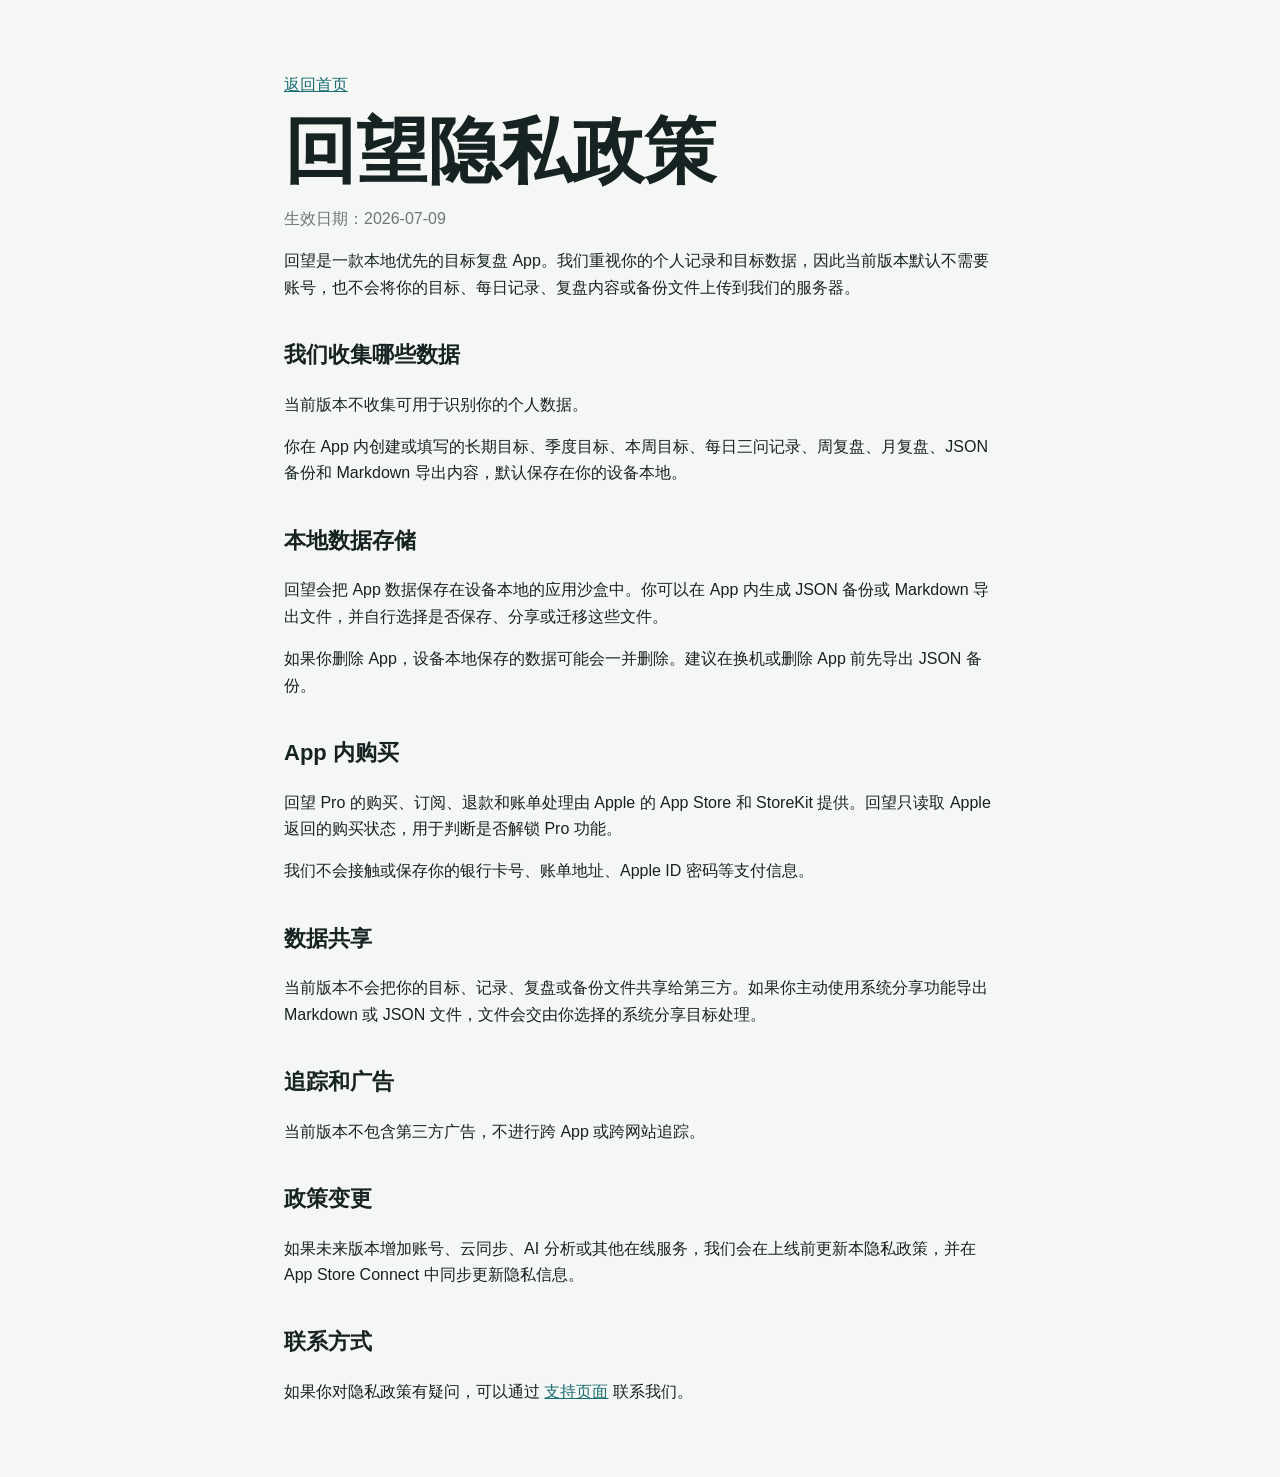
==== privacy.html @ bb7329b0 "docs: 发布回望支持页面" ====
<!doctype html>
<html lang="zh-Hans">
<head>
  <meta charset="utf-8">
  <meta name="viewport" content="width=device-width, initial-scale=1">
  <title>回望隐私政策</title>
  <link rel="stylesheet" href="styles.css">
</head>
<body>
  <main class="page document">
    <p><a href="index.html">返回首页</a></p>
    <h1>回望隐私政策</h1>
    <p class="muted">生效日期：2026-07-09</p>

    <p>回望是一款本地优先的目标复盘 App。我们重视你的个人记录和目标数据，因此当前版本默认不需要账号，也不会将你的目标、每日记录、复盘内容或备份文件上传到我们的服务器。</p>

    <h2>我们收集哪些数据</h2>
    <p>当前版本不收集可用于识别你的个人数据。</p>
    <p>你在 App 内创建或填写的长期目标、季度目标、本周目标、每日三问记录、周复盘、月复盘、JSON 备份和 Markdown 导出内容，默认保存在你的设备本地。</p>

    <h2>本地数据存储</h2>
    <p>回望会把 App 数据保存在设备本地的应用沙盒中。你可以在 App 内生成 JSON 备份或 Markdown 导出文件，并自行选择是否保存、分享或迁移这些文件。</p>
    <p>如果你删除 App，设备本地保存的数据可能会一并删除。建议在换机或删除 App 前先导出 JSON 备份。</p>

    <h2>App 内购买</h2>
    <p>回望 Pro 的购买、订阅、退款和账单处理由 Apple 的 App Store 和 StoreKit 提供。回望只读取 Apple 返回的购买状态，用于判断是否解锁 Pro 功能。</p>
    <p>我们不会接触或保存你的银行卡号、账单地址、Apple ID 密码等支付信息。</p>

    <h2>数据共享</h2>
    <p>当前版本不会把你的目标、记录、复盘或备份文件共享给第三方。如果你主动使用系统分享功能导出 Markdown 或 JSON 文件，文件会交由你选择的系统分享目标处理。</p>

    <h2>追踪和广告</h2>
    <p>当前版本不包含第三方广告，不进行跨 App 或跨网站追踪。</p>

    <h2>政策变更</h2>
    <p>如果未来版本增加账号、云同步、AI 分析或其他在线服务，我们会在上线前更新本隐私政策，并在 App Store Connect 中同步更新隐私信息。</p>

    <h2>联系方式</h2>
    <p>如果你对隐私政策有疑问，可以通过 <a href="support.html">支持页面</a> 联系我们。</p>
  </main>
</body>
</html>
---- styles.css ----
body {
  margin: 0;
  color: #172323;
  background: #f5f7f4;
  font-family: -apple-system, BlinkMacSystemFont, "Segoe UI", sans-serif;
  line-height: 1.65;
}

a {
  color: #1b6d72;
}

.page {
  box-sizing: border-box;
  width: min(880px, 100%);
  margin: 0 auto;
  padding: 56px 24px;
}

.hero {
  padding: 56px 0 40px;
}

.eyebrow {
  margin: 0 0 12px;
  color: #55706d;
  font-size: 14px;
  font-weight: 700;
  letter-spacing: .04em;
  text-transform: uppercase;
}

h1 {
  margin: 0 0 16px;
  font-size: clamp(36px, 7vw, 72px);
  line-height: 1.05;
}

h2 {
  margin-top: 36px;
  font-size: 22px;
}

.lead {
  max-width: 680px;
  color: #4e5e5c;
  font-size: 20px;
}

.links {
  display: grid;
  grid-template-columns: repeat(auto-fit, minmax(180px, 1fr));
  gap: 12px;
}

.links a {
  display: block;
  padding: 18px 20px;
  color: #123235;
  background: #ffffff;
  border: 1px solid #dce5df;
  border-radius: 10px;
  font-weight: 700;
  text-decoration: none;
}

.document {
  max-width: 760px;
}

.muted {
  color: #6c7876;
}
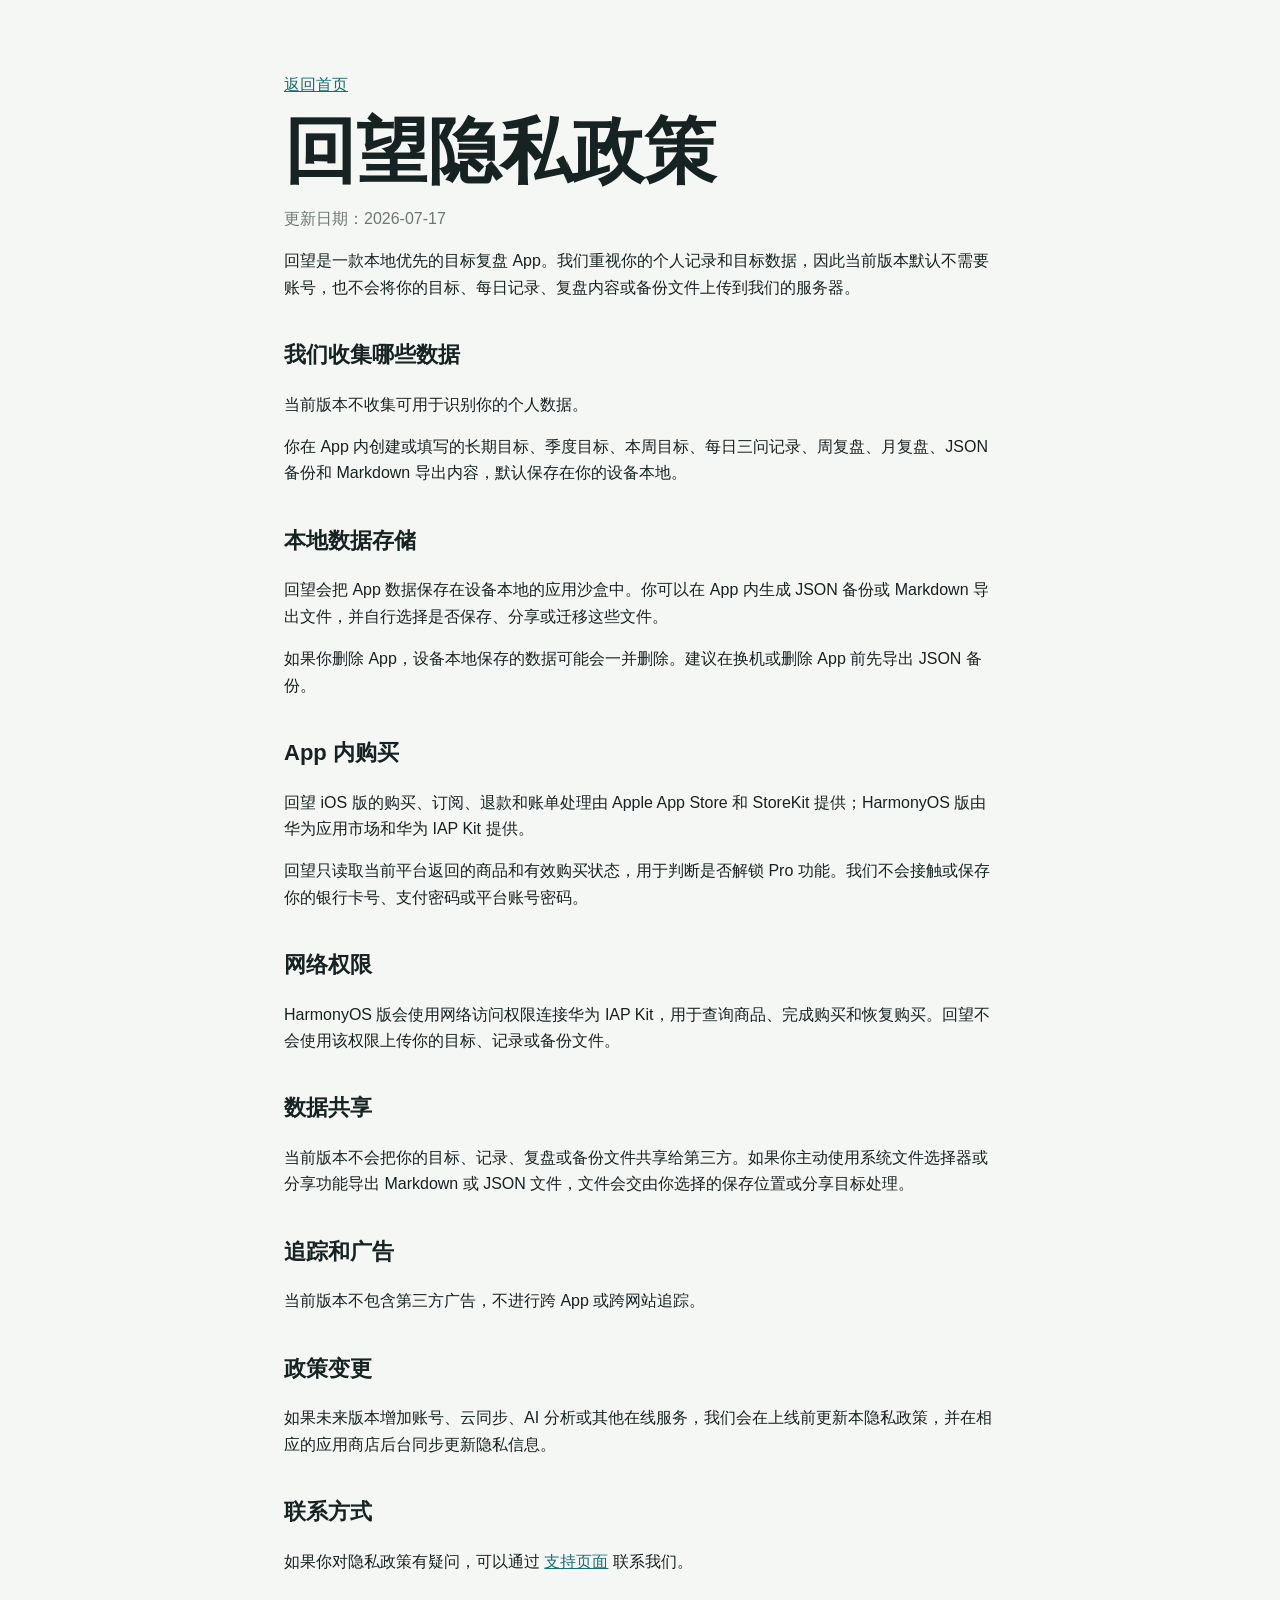
==== commit 32529d9e: "docs: 补充鸿蒙版隐私政策和支持说明" ====
--- a/privacy.html
+++ b/privacy.html
@@ -10,7 +10,7 @@
   <main class="page document">
     <p><a href="index.html">返回首页</a></p>
     <h1>回望隐私政策</h1>
-    <p class="muted">生效日期：2026-07-09</p>
+    <p class="muted">更新日期：2026-07-17</p>
 
     <p>回望是一款本地优先的目标复盘 App。我们重视你的个人记录和目标数据，因此当前版本默认不需要账号，也不会将你的目标、每日记录、复盘内容或备份文件上传到我们的服务器。</p>
 
@@ -23,17 +23,20 @@
     <p>如果你删除 App，设备本地保存的数据可能会一并删除。建议在换机或删除 App 前先导出 JSON 备份。</p>
 
     <h2>App 内购买</h2>
-    <p>回望 Pro 的购买、订阅、退款和账单处理由 Apple 的 App Store 和 StoreKit 提供。回望只读取 Apple 返回的购买状态，用于判断是否解锁 Pro 功能。</p>
-    <p>我们不会接触或保存你的银行卡号、账单地址、Apple ID 密码等支付信息。</p>
+    <p>回望 iOS 版的购买、订阅、退款和账单处理由 Apple App Store 和 StoreKit 提供；HarmonyOS 版由华为应用市场和华为 IAP Kit 提供。</p>
+    <p>回望只读取当前平台返回的商品和有效购买状态，用于判断是否解锁 Pro 功能。我们不会接触或保存你的银行卡号、支付密码或平台账号密码。</p>
+
+    <h2>网络权限</h2>
+    <p>HarmonyOS 版会使用网络访问权限连接华为 IAP Kit，用于查询商品、完成购买和恢复购买。回望不会使用该权限上传你的目标、记录或备份文件。</p>
 
     <h2>数据共享</h2>
-    <p>当前版本不会把你的目标、记录、复盘或备份文件共享给第三方。如果你主动使用系统分享功能导出 Markdown 或 JSON 文件，文件会交由你选择的系统分享目标处理。</p>
+    <p>当前版本不会把你的目标、记录、复盘或备份文件共享给第三方。如果你主动使用系统文件选择器或分享功能导出 Markdown 或 JSON 文件，文件会交由你选择的保存位置或分享目标处理。</p>
 
     <h2>追踪和广告</h2>
     <p>当前版本不包含第三方广告，不进行跨 App 或跨网站追踪。</p>
 
     <h2>政策变更</h2>
-    <p>如果未来版本增加账号、云同步、AI 分析或其他在线服务，我们会在上线前更新本隐私政策，并在 App Store Connect 中同步更新隐私信息。</p>
+    <p>如果未来版本增加账号、云同步、AI 分析或其他在线服务，我们会在上线前更新本隐私政策，并在相应的应用商店后台同步更新隐私信息。</p>
 
     <h2>联系方式</h2>
     <p>如果你对隐私政策有疑问，可以通过 <a href="support.html">支持页面</a> 联系我们。</p>
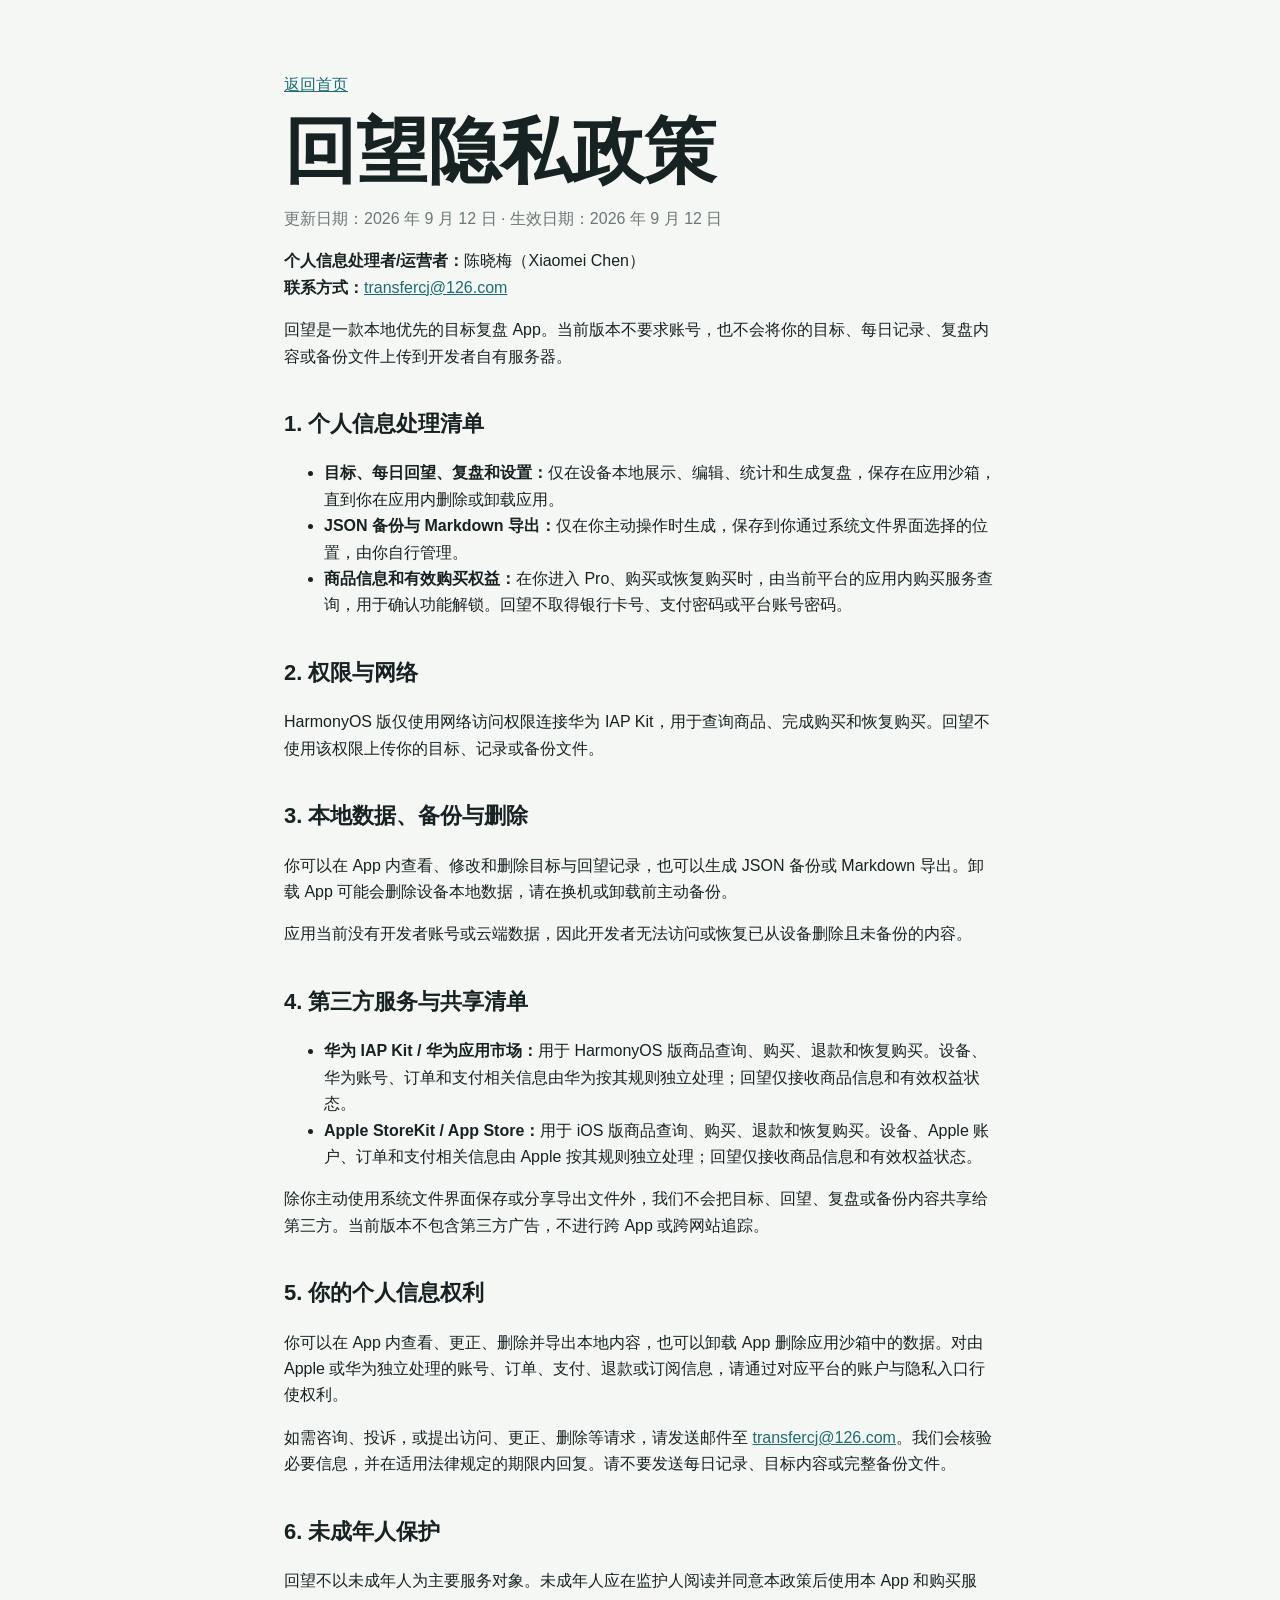
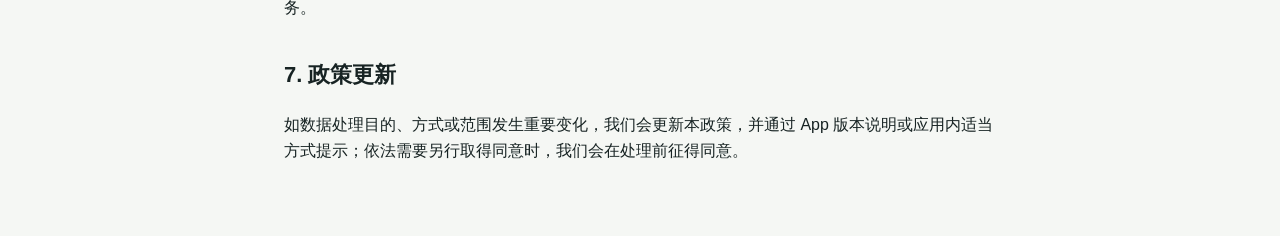
==== commit c24cd231: "docs: 补齐回望双平台隐私政策" ====
--- a/privacy.html
+++ b/privacy.html
@@ -10,36 +10,41 @@
   <main class="page document">
     <p><a href="index.html">返回首页</a></p>
     <h1>回望隐私政策</h1>
-    <p class="muted">更新日期：2026-07-17</p>
+    <p class="muted">更新日期：2026 年 9 月 12 日 · 生效日期：2026 年 9 月 12 日</p>
+    <p><strong>个人信息处理者/运营者：</strong>陈晓梅（Xiaomei Chen）<br><strong>联系方式：</strong><a href="mailto:transfercj@126.com">transfercj@126.com</a></p>
 
-    <p>回望是一款本地优先的目标复盘 App。我们重视你的个人记录和目标数据，因此当前版本默认不需要账号，也不会将你的目标、每日记录、复盘内容或备份文件上传到我们的服务器。</p>
+    <p>回望是一款本地优先的目标复盘 App。当前版本不要求账号，也不会将你的目标、每日记录、复盘内容或备份文件上传到开发者自有服务器。</p>
 
-    <h2>我们收集哪些数据</h2>
-    <p>当前版本不收集可用于识别你的个人数据。</p>
-    <p>你在 App 内创建或填写的长期目标、季度目标、本周目标、每日三问记录、周复盘、月复盘、JSON 备份和 Markdown 导出内容，默认保存在你的设备本地。</p>
+    <h2>1. 个人信息处理清单</h2>
+    <ul>
+      <li><strong>目标、每日回望、复盘和设置：</strong>仅在设备本地展示、编辑、统计和生成复盘，保存在应用沙箱，直到你在应用内删除或卸载应用。</li>
+      <li><strong>JSON 备份与 Markdown 导出：</strong>仅在你主动操作时生成，保存到你通过系统文件界面选择的位置，由你自行管理。</li>
+      <li><strong>商品信息和有效购买权益：</strong>在你进入 Pro、购买或恢复购买时，由当前平台的应用内购买服务查询，用于确认功能解锁。回望不取得银行卡号、支付密码或平台账号密码。</li>
+    </ul>
 
-    <h2>本地数据存储</h2>
-    <p>回望会把 App 数据保存在设备本地的应用沙盒中。你可以在 App 内生成 JSON 备份或 Markdown 导出文件，并自行选择是否保存、分享或迁移这些文件。</p>
-    <p>如果你删除 App，设备本地保存的数据可能会一并删除。建议在换机或删除 App 前先导出 JSON 备份。</p>
+    <h2>2. 权限与网络</h2>
+    <p>HarmonyOS 版仅使用网络访问权限连接华为 IAP Kit，用于查询商品、完成购买和恢复购买。回望不使用该权限上传你的目标、记录或备份文件。</p>
 
-    <h2>App 内购买</h2>
-    <p>回望 iOS 版的购买、订阅、退款和账单处理由 Apple App Store 和 StoreKit 提供；HarmonyOS 版由华为应用市场和华为 IAP Kit 提供。</p>
-    <p>回望只读取当前平台返回的商品和有效购买状态，用于判断是否解锁 Pro 功能。我们不会接触或保存你的银行卡号、支付密码或平台账号密码。</p>
+    <h2>3. 本地数据、备份与删除</h2>
+    <p>你可以在 App 内查看、修改和删除目标与回望记录，也可以生成 JSON 备份或 Markdown 导出。卸载 App 可能会删除设备本地数据，请在换机或卸载前主动备份。</p>
+    <p>应用当前没有开发者账号或云端数据，因此开发者无法访问或恢复已从设备删除且未备份的内容。</p>
 
-    <h2>网络权限</h2>
-    <p>HarmonyOS 版会使用网络访问权限连接华为 IAP Kit，用于查询商品、完成购买和恢复购买。回望不会使用该权限上传你的目标、记录或备份文件。</p>
+    <h2>4. 第三方服务与共享清单</h2>
+    <ul>
+      <li><strong>华为 IAP Kit / 华为应用市场：</strong>用于 HarmonyOS 版商品查询、购买、退款和恢复购买。设备、华为账号、订单和支付相关信息由华为按其规则独立处理；回望仅接收商品信息和有效权益状态。</li>
+      <li><strong>Apple StoreKit / App Store：</strong>用于 iOS 版商品查询、购买、退款和恢复购买。设备、Apple 账户、订单和支付相关信息由 Apple 按其规则独立处理；回望仅接收商品信息和有效权益状态。</li>
+    </ul>
+    <p>除你主动使用系统文件界面保存或分享导出文件外，我们不会把目标、回望、复盘或备份内容共享给第三方。当前版本不包含第三方广告，不进行跨 App 或跨网站追踪。</p>
 
-    <h2>数据共享</h2>
-    <p>当前版本不会把你的目标、记录、复盘或备份文件共享给第三方。如果你主动使用系统文件选择器或分享功能导出 Markdown 或 JSON 文件，文件会交由你选择的保存位置或分享目标处理。</p>
+    <h2>5. 你的个人信息权利</h2>
+    <p>你可以在 App 内查看、更正、删除并导出本地内容，也可以卸载 App 删除应用沙箱中的数据。对由 Apple 或华为独立处理的账号、订单、支付、退款或订阅信息，请通过对应平台的账户与隐私入口行使权利。</p>
+    <p>如需咨询、投诉，或提出访问、更正、删除等请求，请发送邮件至 <a href="mailto:transfercj@126.com">transfercj@126.com</a>。我们会核验必要信息，并在适用法律规定的期限内回复。请不要发送每日记录、目标内容或完整备份文件。</p>
 
-    <h2>追踪和广告</h2>
-    <p>当前版本不包含第三方广告，不进行跨 App 或跨网站追踪。</p>
+    <h2>6. 未成年人保护</h2>
+    <p>回望不以未成年人为主要服务对象。未成年人应在监护人阅读并同意本政策后使用本 App 和购买服务。</p>
 
-    <h2>政策变更</h2>
-    <p>如果未来版本增加账号、云同步、AI 分析或其他在线服务，我们会在上线前更新本隐私政策，并在相应的应用商店后台同步更新隐私信息。</p>
-
-    <h2>联系方式</h2>
-    <p>如果你对隐私政策有疑问，可以通过 <a href="support.html">支持页面</a> 联系我们。</p>
+    <h2>7. 政策更新</h2>
+    <p>如数据处理目的、方式或范围发生重要变化，我们会更新本政策，并通过 App 版本说明或应用内适当方式提示；依法需要另行取得同意时，我们会在处理前征得同意。</p>
   </main>
 </body>
 </html>
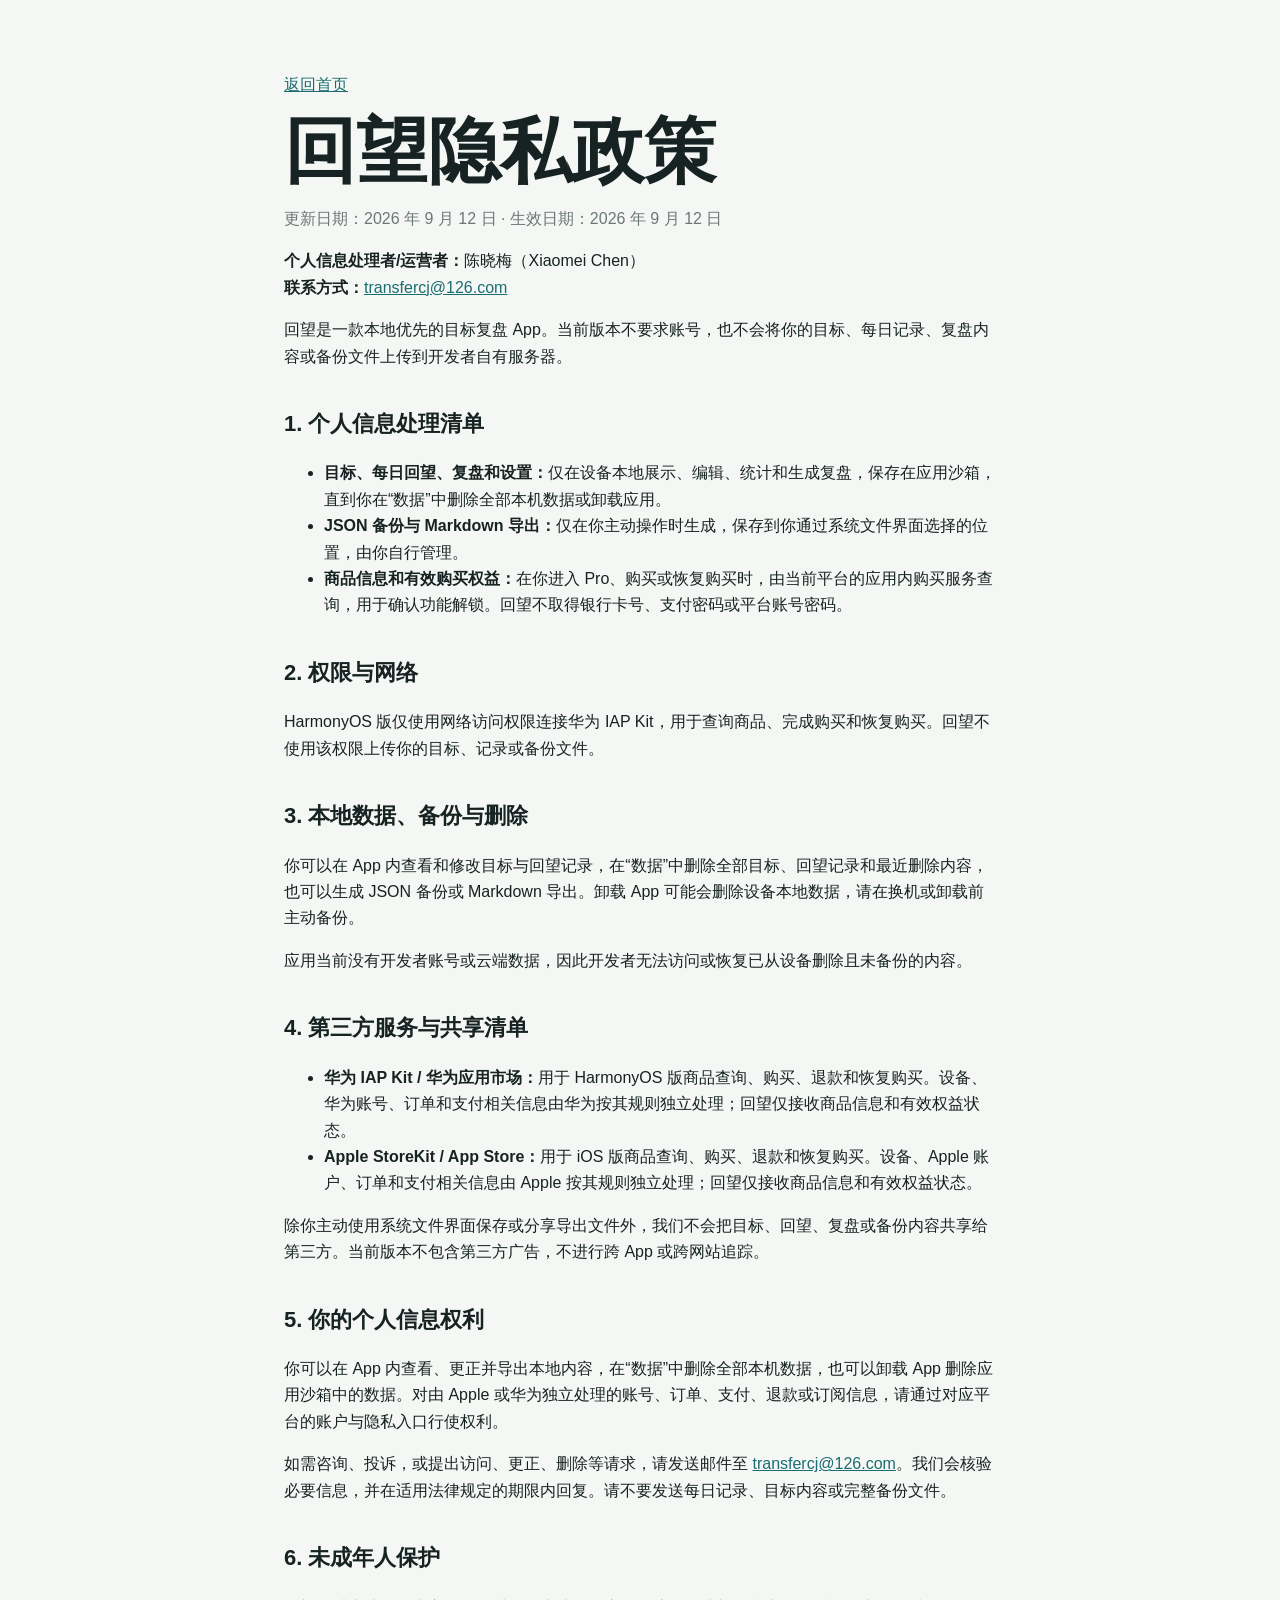
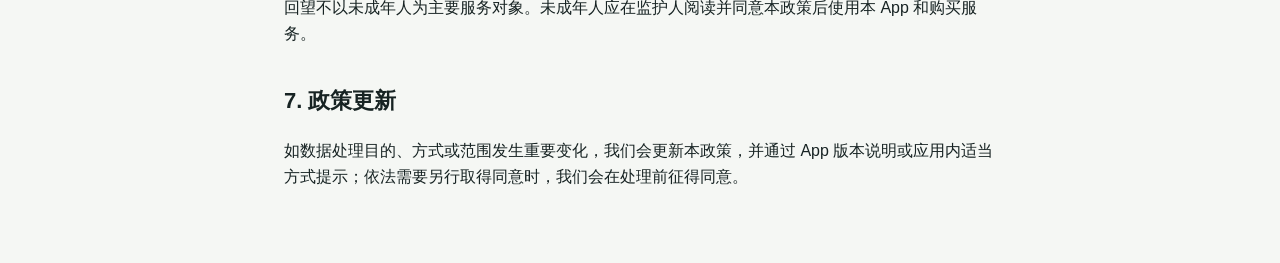
==== commit 2f7e391b: "docs: 同步回望数据删除说明" ====
--- a/privacy.html
+++ b/privacy.html
@@ -17,7 +17,7 @@
 
     <h2>1. 个人信息处理清单</h2>
     <ul>
-      <li><strong>目标、每日回望、复盘和设置：</strong>仅在设备本地展示、编辑、统计和生成复盘，保存在应用沙箱，直到你在应用内删除或卸载应用。</li>
+      <li><strong>目标、每日回望、复盘和设置：</strong>仅在设备本地展示、编辑、统计和生成复盘，保存在应用沙箱，直到你在“数据”中删除全部本机数据或卸载应用。</li>
       <li><strong>JSON 备份与 Markdown 导出：</strong>仅在你主动操作时生成，保存到你通过系统文件界面选择的位置，由你自行管理。</li>
       <li><strong>商品信息和有效购买权益：</strong>在你进入 Pro、购买或恢复购买时，由当前平台的应用内购买服务查询，用于确认功能解锁。回望不取得银行卡号、支付密码或平台账号密码。</li>
     </ul>
@@ -26,7 +26,7 @@
     <p>HarmonyOS 版仅使用网络访问权限连接华为 IAP Kit，用于查询商品、完成购买和恢复购买。回望不使用该权限上传你的目标、记录或备份文件。</p>
 
     <h2>3. 本地数据、备份与删除</h2>
-    <p>你可以在 App 内查看、修改和删除目标与回望记录，也可以生成 JSON 备份或 Markdown 导出。卸载 App 可能会删除设备本地数据，请在换机或卸载前主动备份。</p>
+    <p>你可以在 App 内查看和修改目标与回望记录，在“数据”中删除全部目标、回望记录和最近删除内容，也可以生成 JSON 备份或 Markdown 导出。卸载 App 可能会删除设备本地数据，请在换机或卸载前主动备份。</p>
     <p>应用当前没有开发者账号或云端数据，因此开发者无法访问或恢复已从设备删除且未备份的内容。</p>
 
     <h2>4. 第三方服务与共享清单</h2>
@@ -37,7 +37,7 @@
     <p>除你主动使用系统文件界面保存或分享导出文件外，我们不会把目标、回望、复盘或备份内容共享给第三方。当前版本不包含第三方广告，不进行跨 App 或跨网站追踪。</p>
 
     <h2>5. 你的个人信息权利</h2>
-    <p>你可以在 App 内查看、更正、删除并导出本地内容，也可以卸载 App 删除应用沙箱中的数据。对由 Apple 或华为独立处理的账号、订单、支付、退款或订阅信息，请通过对应平台的账户与隐私入口行使权利。</p>
+    <p>你可以在 App 内查看、更正并导出本地内容，在“数据”中删除全部本机数据，也可以卸载 App 删除应用沙箱中的数据。对由 Apple 或华为独立处理的账号、订单、支付、退款或订阅信息，请通过对应平台的账户与隐私入口行使权利。</p>
     <p>如需咨询、投诉，或提出访问、更正、删除等请求，请发送邮件至 <a href="mailto:transfercj@126.com">transfercj@126.com</a>。我们会核验必要信息，并在适用法律规定的期限内回复。请不要发送每日记录、目标内容或完整备份文件。</p>
 
     <h2>6. 未成年人保护</h2>
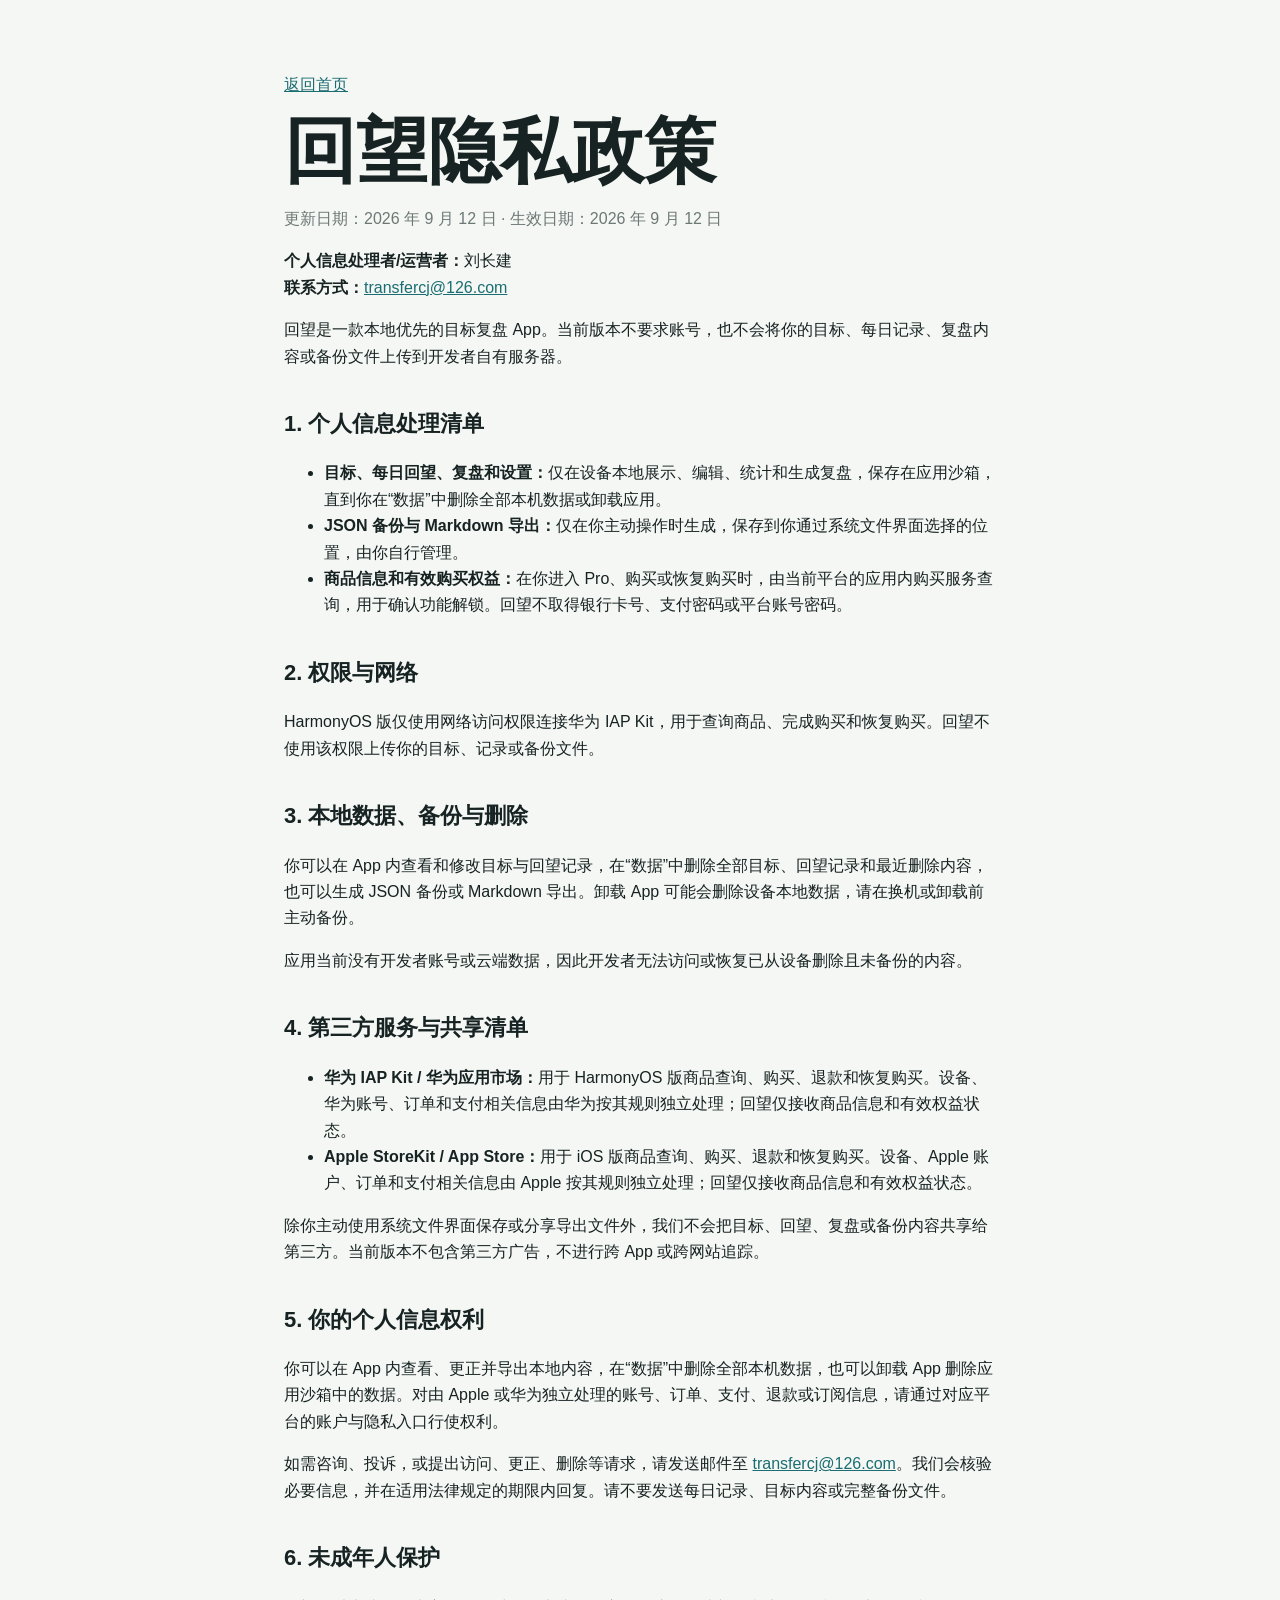
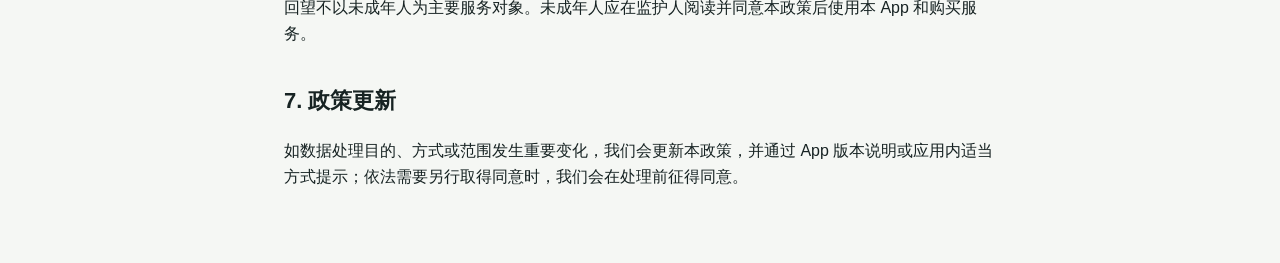
==== commit 6a1ba8b5: "fix: 修正回望协议主体与客服信息" ====
--- a/privacy.html
+++ b/privacy.html
@@ -11,7 +11,7 @@
     <p><a href="index.html">返回首页</a></p>
     <h1>回望隐私政策</h1>
     <p class="muted">更新日期：2026 年 9 月 12 日 · 生效日期：2026 年 9 月 12 日</p>
-    <p><strong>个人信息处理者/运营者：</strong>陈晓梅（Xiaomei Chen）<br><strong>联系方式：</strong><a href="mailto:transfercj@126.com">transfercj@126.com</a></p>
+    <p><strong>个人信息处理者/运营者：</strong>刘长建<br><strong>联系方式：</strong><a href="mailto:transfercj@126.com">transfercj@126.com</a></p>
 
     <p>回望是一款本地优先的目标复盘 App。当前版本不要求账号，也不会将你的目标、每日记录、复盘内容或备份文件上传到开发者自有服务器。</p>
 
